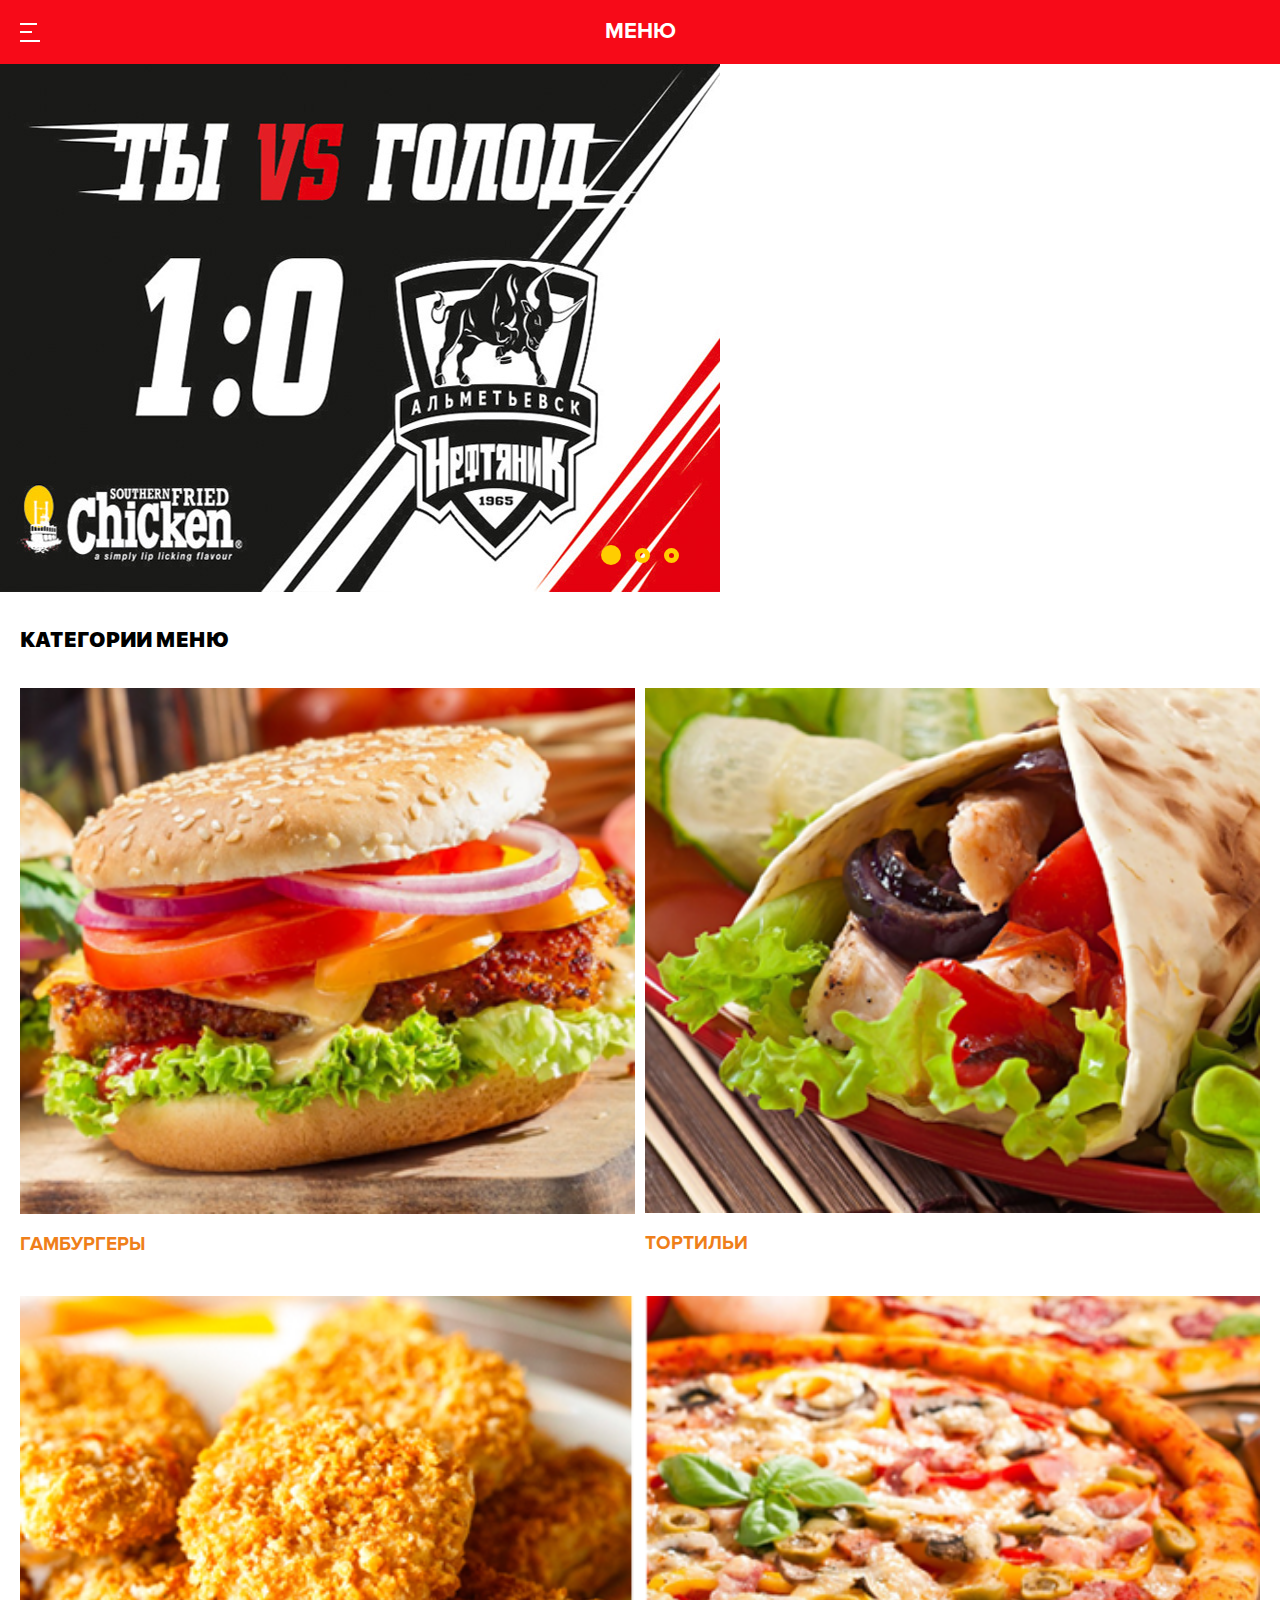
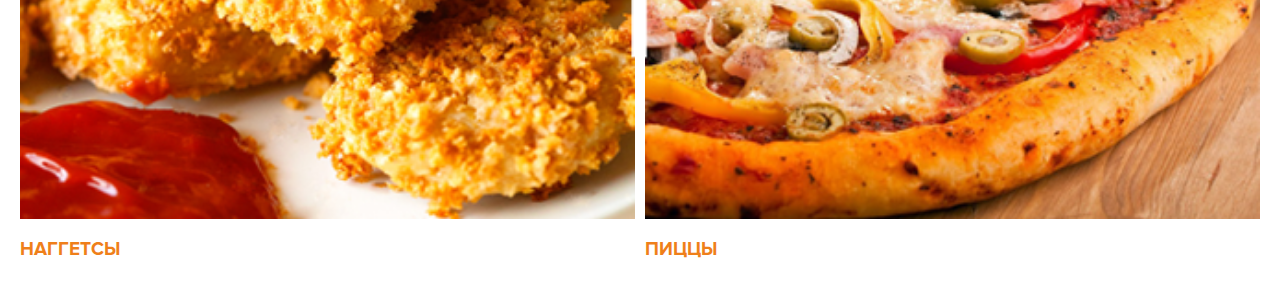
==== p_2.html @ 1d387a51 "Create pages" ====
<!DOCTYPE html>
<html lang="ru">
  <head>
    <meta charset="utf-8">
    <title>p_2</title>
    <meta name="viewport" content="width=device-width, initial-scale=1">
    <!-- общие стили -->
    <link href="css/normalize.css" rel="stylesheet">
    <link href="css/fonts.css" rel="stylesheet">
    <link href="css/all.css" rel="stylesheet">
    <!-- стили страницы -->
    <link href="css/p_2.css" rel="stylesheet">
  </head>
  <body>
    
    <div class="header">
      <div class="menu-trigger"></div>
      <div class="header-title">МЕНЮ</div>
    </div>
    
    <div class="slider">
      <img src="img/slider.jpg" alt="">
      <div class="slider-pagination">
        <a href="#" class="slider-pagination__item current"></a>
        <a href="#" class="slider-pagination__item"></a>
        <a href="#" class="slider-pagination__item"></a>
      </div>
    </div>
    
    <div class="content">
      <div class="section-title">Категории меню</div>
      <div class="row">
        <div class="col col-6">
          <img src="img/thumbnail-1.png" alt="">
          <div class="category-title">ГАМБУРГЕРЫ</div>
        </div>
        <div class="col col-6">
          <img src="img/thumbnail-2.png" alt="">
          <div class="category-title">ТОРТИЛЬИ</div>
        </div>
        <div class="col col-6">
          <img src="img/thumbnail-3.png" alt="">
          <div class="category-title">Наггетсы</div>
        </div>
        <div class="col col-6">
          <img src="img/thumbnail-4.png" alt="">
          <div class="category-title">Пиццы</div>
        </div>
      </div>
    </div>
    
  </body>
</html>
---- css/fonts.css ----
@font-face {
	font-family: "Proxima Nova Regular";
	src: url("../fonts/Proxima-Nova-Regular.otf");
  
	font-style: normal;
	font-weight: 400;
}
@font-face {
	font-family: "Proxima Nova Regular";
	src: url("../fonts/Proxima-Nova-Bold.otf");
  
	font-style: normal;
	font-weight: 700;
}
@font-face {
	font-family: "Proxima Nova Regular";
	src: url("../fonts/Proxima-Nova-Semibold.otf");
  
	font-style: normal;
	font-weight: 600;
}
@font-face {
	font-family: "Proxima Nova Regular";
	src: url("../fonts/Proxima-Nova-Black.otf");
  
	font-style: normal;
	font-weight: 900;
}
@font-face {
	font-family: "SF UI Display";
	src: url("../fonts/SF-UI-Display-Black.ttf");
  
	font-style: normal;
	font-weight: 900;
}
@font-face {
	font-family: "SF UI Display";
	src: url("../fonts/SF-UI-Display-Bold.ttf");
  
	font-style: normal;
	font-weight: 700;
}
@font-face {
	font-family: "SF UI Display";
	src: url("../fonts/SF-UI-Display-Regular.ttf");
  
	font-style: normal;
	font-weight: 400;
}
@font-face {
	font-family: "SF UI Display";
	src: url("../fonts/SF-UI-Display-Semibold.ttf");
  
	font-style: normal;
	font-weight: 600;
}
---- css/all.css ----
/* шапка */
.header {
  position: relative;
  
  display: -webkit-box;
  display: -ms-flexbox;
  display: flex;
  -webkit-box-pack: justify;
  -ms-flex-pack: justify;
  justify-content: space-between;
  -webkit-box-align: center;
  -ms-flex-align: center;
  align-items: center;
        
  height: 64px;
  padding-right: 20px;
  padding-left: 20px;
  
  background-color: #f70a18;
}
.menu-trigger {
  position: relative;
  z-index: 20;
  
  width: 20px;
  height: 19px;
  
  background-image: url(../img/menu-burger.png);
  background-repeat: no-repeat;
  background-position: center;
  
  cursor: pointer;
}
.header-title {
  position: absolute;
  left: 0;
  right: 0;
  padding: 0 150px;
  
  font-size: 22px;
  font-family: "Proxima Nova Regular";
  color: #fff;
  text-transform: uppercase;
  font-weight: 700;
  text-align: center;  
  white-space: nowrap;
  text-overflow: ellipsis;
  overflow: hidden;
}
.header-price {
  position: relative;
  z-index: 20;
  
  padding-left: 25px;

  font-size: 21px;
  color: #fff;
  font-family: "SF UI Display";
  font-weight: 700;

  background-image: url(../img/cart.png);
  background-repeat: no-repeat;
  background-position: center left;
  
  cursor: pointer;
}
.header-price span {
  font-size: 14px;
  font-weight: 400;
}
---- css/p_2.css ----
/* слайдер */
.slider {
  position: relative;
}
.slider img {
  display: block;
}
.slider-pagination {
  display: -webkit-box;
  display: -ms-flexbox;
  display: flex;
  -webkit-box-pack: center;
  -ms-flex-pack: center;
  justify-content: center;
  -webkit-box-align: center;
  -ms-flex-align: center;
  align-items: center;
  
  position: absolute;
  width: 100%;
  bottom: 27px;
}
.slider-pagination__item {
  display: block;  
  width: 15px;
  height: 15px;
  margin: 0 7px;
  
  border: 5px solid #ffcd00;
  border-radius: 50%;
  
  -webkit-box-sizing: border-box;
  box-sizing: border-box;
}
.slider-pagination__item.current {
  width: 20px;
  height: 20px;
  
  background-color: #ffcd00;
}
/* контент */
.content {
  padding-left: 20px;
  padding-right: 20px;
}
.section-title {
  padding-top: 36px;
  padding-bottom: 36px;
  
  font-size: 21px;
  font-family: "SF UI Display";
  font-weight: 900;
  color: #000;
  text-transform: uppercase;
}
.row {
  display: -webkit-box;
  display: -ms-flexbox;
  display: flex;
  -ms-flex-wrap: wrap;
  flex-wrap: wrap;
  -webkit-box-pack: justify;
  -ms-flex-pack: justify;
  justify-content: space-between;

  margin-left: -5px;
  margin-right: -5px;
}
.col {
  padding-right: 5px;
  padding-left: 5px;
  margin-bottom: 20px;
}
.col-6 {
  width: 50%;
  
  -webkit-box-sizing: border-box;
  box-sizing: border-box;
}
.col img {
  display: block;
  width: 100%;
}
.category-title {
  padding-top: 20px;
  padding-bottom: 20px;
  
  font-size: 19px;
  font-family: "Proxima Nova Regular";
  color: #ef7f1a;
  font-weight: 700;
  text-transform: uppercase;
}
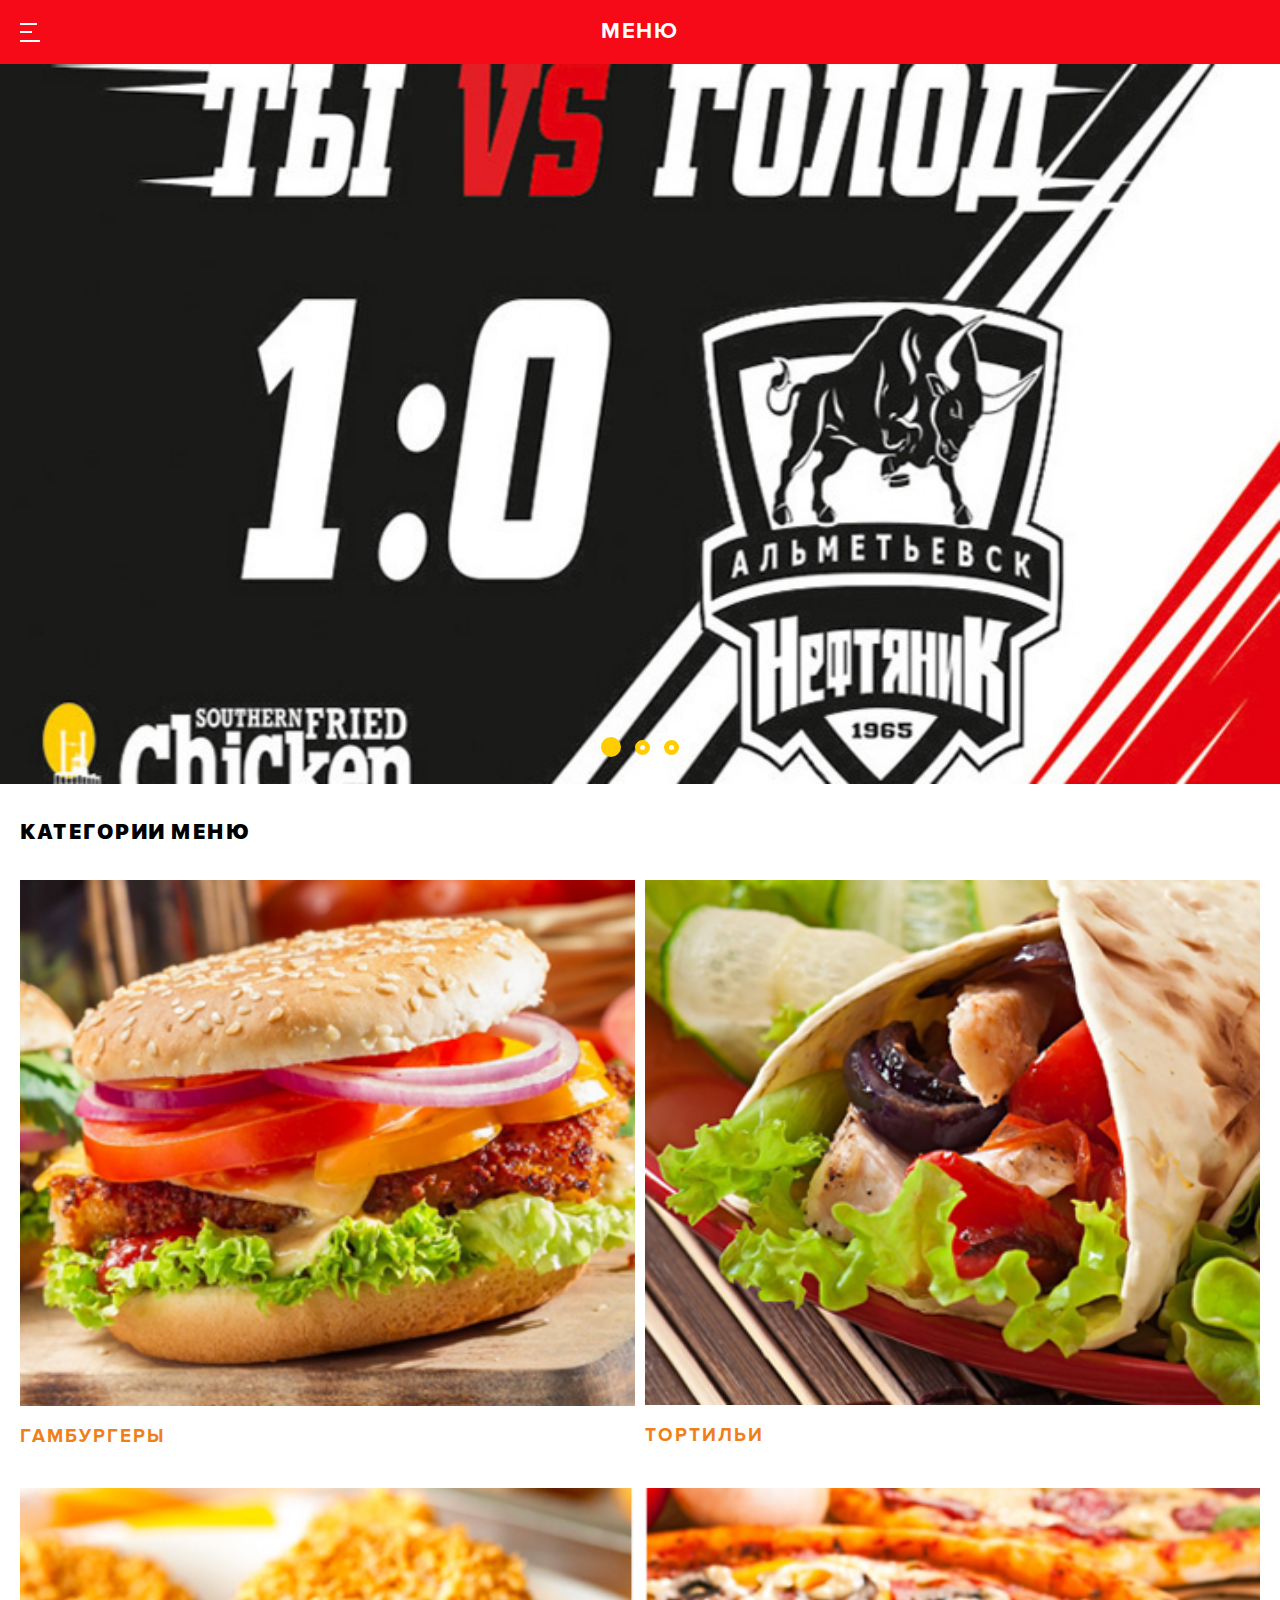
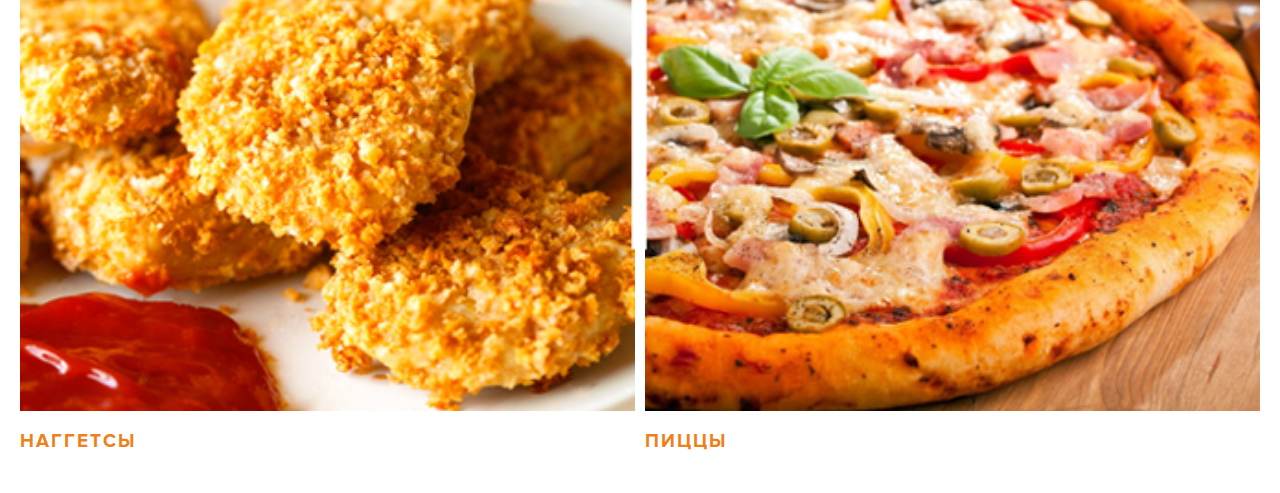
==== commit 8217dfac: "create 640px responsive" ====
--- a/p_2.html
+++ b/p_2.html
@@ -10,6 +10,7 @@
     <link href="css/all.css" rel="stylesheet">
     <!-- стили страницы -->
     <link href="css/p_2.css" rel="stylesheet">
+    <link href="css/p_2-media.css" rel="stylesheet">
   </head>
   <body>
     
@@ -19,7 +20,13 @@
     </div>
     
     <div class="slider">
-      <img src="img/slider.jpg" alt="">
+      <picture>
+        <source srcset="img/slider-tab-max.jpg" media="(min-width: 1280px)">
+        <source srcset="img/slider-tab-midi.jpg" media="(min-width: 1024px)">
+        <source srcset="img/slider-tab-mini.jpg" media="(min-width: 800px)">
+        <source srcset="img/slider.jpg">
+        <img srcset="img/slider.jpg">
+      </picture>
       <div class="slider-pagination">
         <a href="#" class="slider-pagination__item current"></a>
         <a href="#" class="slider-pagination__item"></a>
--- a/css/all.css
+++ b/css/all.css
@@ -1,3 +1,7 @@
+img {
+  max-width: 100%;
+  height: auto;
+}
 /* шапка */
 .header {
   position: relative;
@@ -40,6 +44,7 @@
   font-size: 22px;
   font-family: "Proxima Nova Regular";
   color: #fff;
+  letter-spacing: 1.56px;
   text-transform: uppercase;
   font-weight: 700;
   text-align: center;  
--- a/css/p_2.css
+++ b/css/p_2.css
@@ -4,6 +4,7 @@
 }
 .slider img {
   display: block;
+  width: 100%;
 }
 .slider-pagination {
   display: -webkit-box;
@@ -48,6 +49,7 @@
   padding-bottom: 36px;
   
   font-size: 21px;
+  letter-spacing: 1.5px;
   font-family: "SF UI Display";
   font-weight: 900;
   color: #000;
@@ -86,6 +88,7 @@
   padding-bottom: 20px;
   
   font-size: 19px;
+  letter-spacing: 2px;
   font-family: "Proxima Nova Regular";
   color: #ef7f1a;
   font-weight: 700;
--- a/css/p_2-media.css
+++ b/css/p_2-media.css
@@ -0,0 +1,33 @@
+@media only screen and (max-width : 640px) {
+  /* шапка */
+  .header {
+    height: 56px;
+  }
+  .header-title {
+    font-size: 19px;
+  }
+  /* слайдер */
+  .slider-pagination__item {
+    width: 13px;
+    height: 13px;
+    border-width: 4px;
+  }
+  .slider-pagination__item.current {
+    width: 17px;
+    height: 17px;
+  }
+  /* категории */
+  .section-title {
+    font-size: 18px;
+    padding-top: 32px;
+    padding-bottom: 32px;
+  }
+  .category-title {
+    padding-top: 16px;
+    padding-bottom: 16px;
+    font-size: 16px;
+  }
+  .col {
+    margin-bottom: 16px;
+  }
+}